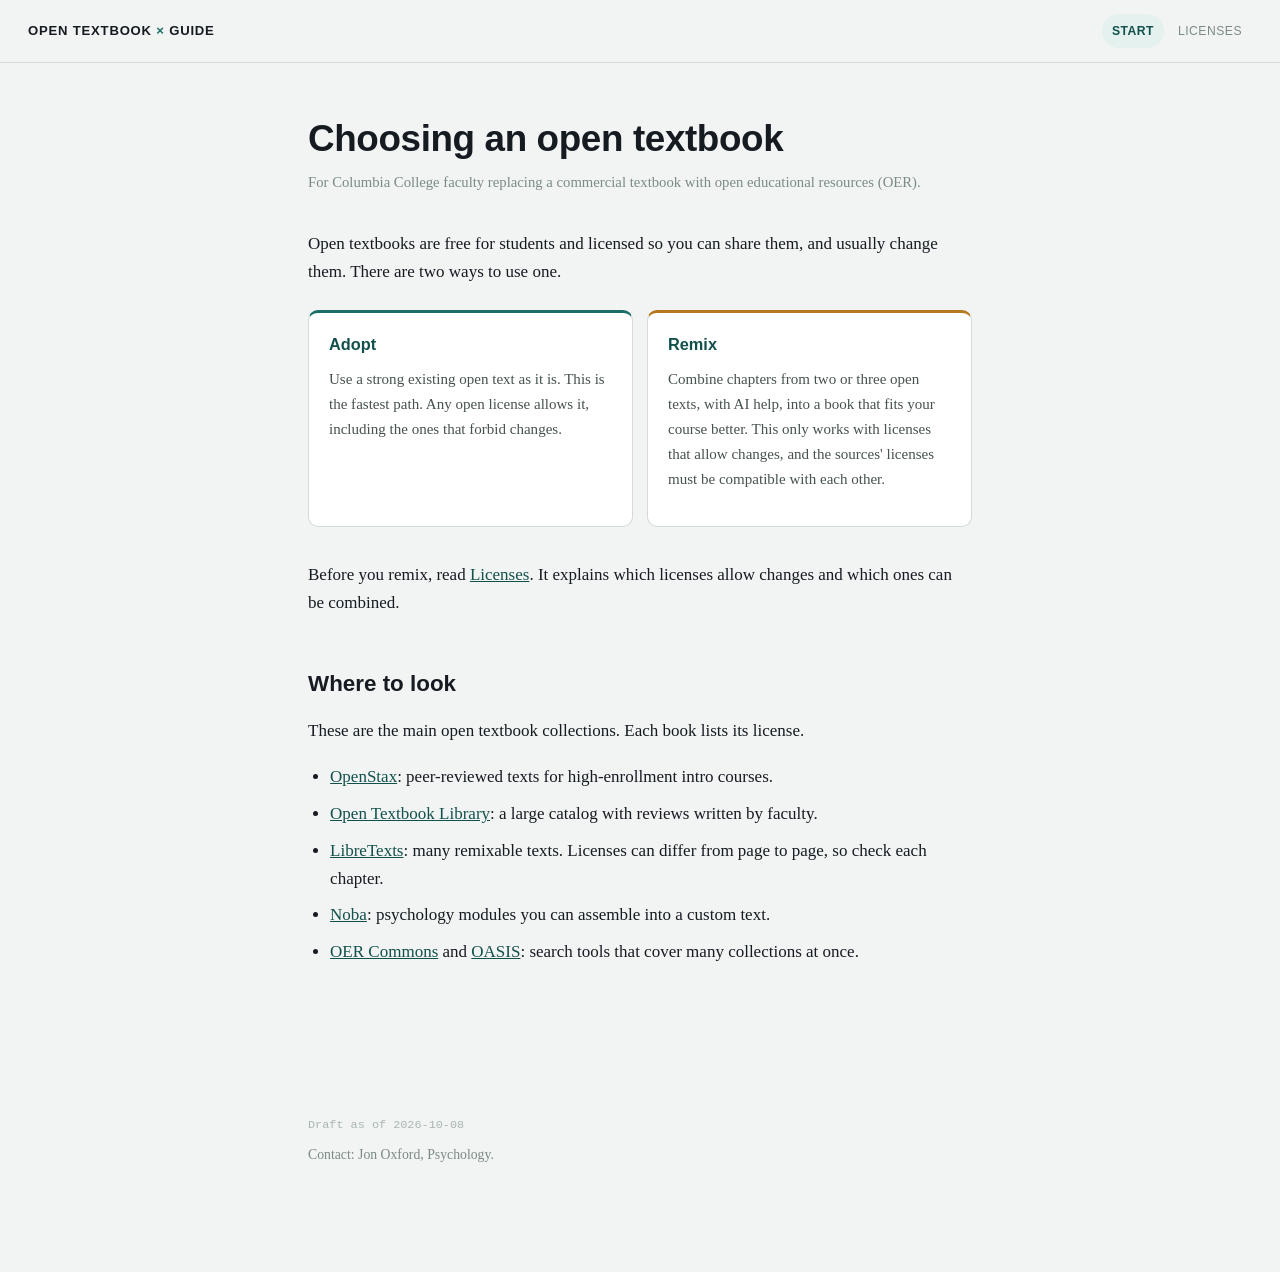
==== index.html @ af6b131f "Start OER guide: logs, start page, licenses page Co-Authored-By: Claude Opus 5.5 <noreply@anthropic." ====
<!doctype html>
<meta charset="utf-8">
<meta name="viewport" content="width=device-width, initial-scale=1">
<title>Open Textbook Guide — Columbia College</title>
<link rel="stylesheet" href="shared.css">

<div class="topbar">
  <a class="mast" href="index.html">Open Textbook <span>×</span> Guide</a>
  <nav class="toc" id="toc">
    <a href="index.html" class="current">Start</a>
    <a href="licenses.html">Licenses</a>
  </nav>
</div>

<div class="page">
  <div class="page-head"><h1 class="page-title">Choosing an open textbook</h1></div>
  <p class="page-sub">For Columbia College faculty replacing a commercial textbook with open educational resources (OER).</p>

  <p>Open textbooks are free for students and licensed so you can share them, and usually change them. There are two ways to use one.</p>

  <div class="paths">
    <div class="path">
      <h3>Adopt</h3>
      <p>Use a strong existing open text as it is. This is the fastest path. Any open license allows it, including the ones that forbid changes.</p>
    </div>
    <div class="path remix">
      <h3>Remix</h3>
      <p>Combine chapters from two or three open texts, with AI help, into a book that fits your course better. This only works with licenses that allow changes, and the sources' licenses must be compatible with each other.</p>
    </div>
  </div>

  <p>Before you remix, read <a href="licenses.html">Licenses</a>. It explains which licenses allow changes and which ones can be combined.</p>

  <h2 class="section-title">Where to look</h2>
  <p>These are the main open textbook collections. Each book lists its license.</p>
  <ul>
    <li><a href="https://openstax.org/subjects">OpenStax</a>: peer-reviewed texts for high-enrollment intro courses.</li>
    <li><a href="https://open.umn.edu/opentextbooks">Open Textbook Library</a>: a large catalog with reviews written by faculty.</li>
    <li><a href="https://libretexts.org">LibreTexts</a>: many remixable texts. Licenses can differ from page to page, so check each chapter.</li>
    <li><a href="https://nobaproject.com">Noba</a>: psychology modules you can assemble into a custom text.</li>
    <li><a href="https://www.oercommons.org">OER Commons</a> and <a href="https://oasis.geneseo.edu">OASIS</a>: search tools that cover many collections at once.</li>
  </ul>
</div>

<footer class="pagefoot">
  <div class="snap">Draft as of 2026-10-08</div>
  <p>Contact: Jon Oxford, Psychology.</p>
</footer>
---- shared.css ----
:root {
  color-scheme: light;
  --bg: #F1F4F3;
  --bg-alt: #E7ECEA;
  --panel: #FFFFFF;
  --ink: #161B22;
  --ink-soft: #46524E;
  --ink-faint: #7C8A85;
  --accent: #1B6E68;
  --accent-strong: #12504B;
  --accent-soft: #E4F1EF;
  --line: #D3DBD8;
  --rule: #A8B6B1;
  --tier1: #4C7EA8; --tier1-soft: #E5EDF3;
  --tier2: #2E8B7A; --tier2-soft: #E1F0EC;
  --tier3: #B4791E; --tier3-soft: #F5EAD7;
  --tier4: #A2502F; --tier4-soft: #F3E2DA;
}
/* Locked to light mode — this site does not follow OS/browser dark-mode preference. */

* { box-sizing: border-box; }
html { scroll-behavior: smooth; }
@media (prefers-reduced-motion: reduce) { html { scroll-behavior: auto; } }
body {
  margin: 0;
  background: var(--bg);
  color: var(--ink);
  font-family: Charter, "Iowan Old Style", Georgia, serif;
  font-size: 17px;
  line-height: 1.65;
}
::selection { background: var(--accent-soft); color: var(--accent-strong); }
.font-mast { font-family: "Futura", "Century Gothic", "Avenir Next", "Segoe UI", sans-serif; }
.font-mono { font-family: ui-monospace, "SF Mono", "Cascadia Mono", Consolas, monospace; }
a { color: var(--accent-strong); }
@media (prefers-color-scheme: dark) { a { color: var(--accent); } }
:root[data-theme="dark"] a { color: var(--accent); }
:root[data-theme="light"] a { color: var(--accent-strong); }

/* Top bar */
.topbar {
  position: sticky; top: 0; z-index: 20;
  display: flex; align-items: center; justify-content: space-between; gap: 16px;
  padding: 14px 28px;
  background: color-mix(in srgb, var(--bg) 88%, transparent);
  backdrop-filter: blur(8px);
  border-bottom: 1px solid var(--line);
}
.mast {
  font-family: "Futura", "Century Gothic", "Avenir Next", "Segoe UI", sans-serif;
  font-weight: 700; font-size: 0.82rem; letter-spacing: 0.06em; text-transform: uppercase;
  white-space: nowrap; text-decoration: none; color: var(--ink);
}
.mast span { color: var(--accent); }
nav.toc {
  display: flex; gap: 4px; overflow-x: auto;
  font-family: "Futura", "Century Gothic", "Avenir Next", "Segoe UI", sans-serif;
}
nav.toc a {
  white-space: nowrap; text-decoration: none; color: var(--ink-faint);
  font-size: 0.76rem; letter-spacing: 0.04em; text-transform: uppercase;
  padding: 7px 10px; border-radius: 100px;
  transition: color 0.15s ease, background-color 0.15s ease;
}
nav.toc a:hover { color: var(--ink); background: var(--bg-alt); }
nav.toc a.current { color: var(--accent-strong); background: var(--accent-soft); font-weight: 700; }
@media (prefers-color-scheme: dark) { nav.toc a.current { color: var(--accent); } }
:root[data-theme="dark"] nav.toc a.current { color: var(--accent); }

.page {
  max-width: 720px; margin: 0 auto; padding: 56px 28px 90px;
}
.page-head { display: flex; align-items: baseline; gap: 14px; margin-bottom: 8px; }
.page-num {
  font-family: ui-monospace, "SF Mono", "Cascadia Mono", Consolas, monospace;
  font-size: 0.82rem; color: var(--accent);
  border: 1px solid var(--line); border-radius: 6px; padding: 2px 7px;
}
h1.page-title {
  font-family: "Futura", "Century Gothic", "Avenir Next", "Segoe UI", sans-serif;
  font-weight: 700; font-size: clamp(1.7rem, 4vw, 2.3rem); line-height: 1.1;
  letter-spacing: -0.01em; margin: 0; text-wrap: balance;
}
.page-sub { color: var(--ink-faint); font-size: 0.92rem; margin: 10px 0 36px; }
h2.section-title {
  font-family: "Futura", "Century Gothic", "Avenir Next", "Segoe UI", sans-serif;
  font-weight: 700; font-size: 1.4rem; margin: 2.2em 0 0.6em; text-wrap: balance;
}
h3 {
  font-family: "Futura", "Century Gothic", "Avenir Next", "Segoe UI", sans-serif;
  font-weight: 700; font-size: 1.02rem; margin: 1.8em 0 0.6em; color: var(--accent-strong);
}
@media (prefers-color-scheme: dark) { h3 { color: var(--accent); } }
:root[data-theme="dark"] h3 { color: var(--accent); }
p { margin: 0 0 1.1em; }
ul, ol { padding-left: 1.3em; margin: 0 0 1.2em; }
li { margin-bottom: 0.5em; }
strong { color: var(--ink); }

.pullquote {
  margin: 1.8em 0; padding: 18px 22px; border-left: 3px solid var(--accent);
  background: var(--accent-soft); border-radius: 0 8px 8px 0; font-style: italic; color: var(--ink);
}
.pullquote cite {
  display: block; margin-top: 10px; font-style: normal;
  font-family: ui-monospace, "SF Mono", "Cascadia Mono", Consolas, monospace;
  font-size: 0.78rem; color: var(--ink-faint);
}

.tablewrap { overflow-x: auto; margin: 1.4em 0; }
table { width: 100%; border-collapse: collapse; font-size: 0.94rem; }
th, td { text-align: left; padding: 10px 12px; border-bottom: 1px solid var(--line); vertical-align: top; }
th {
  font-family: "Futura", "Century Gothic", "Avenir Next", "Segoe UI", sans-serif;
  font-size: 0.7rem; text-transform: uppercase; letter-spacing: 0.05em; color: var(--ink-faint);
}
tr:last-child td { border-bottom: none; }

.notthis { border-collapse: collapse; width: 100%; }
.notthis td { padding: 11px 14px; border-bottom: 1px solid var(--line); }
.notthis td:first-child { color: var(--ink-faint); text-decoration: line-through; text-decoration-color: var(--line); width: 44%; }
.notthis td:last-child { color: var(--ink); font-weight: 600; }

.stepper { display: flex; gap: 12px; margin: 1.8em 0 2.2em; }
.step { flex: 1; border-radius: 10px; padding: 16px 14px; background: var(--step-soft); border: 1px solid var(--line); }
.step .ring { width: 26px; height: 26px; border-radius: 50%; border: 3px solid var(--step-c); margin-bottom: 12px; }
.step .tname { font-family: "Futura", "Century Gothic", "Avenir Next", "Segoe UI", sans-serif; font-weight: 700; font-size: 0.92rem; color: var(--step-c); margin-bottom: 6px; }
.step .tdesc { font-size: 0.82rem; color: var(--ink-soft); line-height: 1.5; }
@media (max-width: 640px) { .stepper { flex-direction: column; } }

.taglist { display: flex; flex-wrap: wrap; gap: 8px; margin: 1.2em 0; }
.tag {
  font-family: ui-monospace, "SF Mono", "Cascadia Mono", Consolas, monospace;
  font-size: 0.76rem; padding: 4px 10px; border-radius: 100px;
  background: var(--bg-alt); border: 1px solid var(--line); color: var(--ink-soft);
}

.glossary dt {
  font-family: "Futura", "Century Gothic", "Avenir Next", "Segoe UI", sans-serif;
  font-weight: 700; font-size: 0.92rem; color: var(--accent-strong); margin-top: 1.1em;
}
@media (prefers-color-scheme: dark) { .glossary dt { color: var(--accent); } }
:root[data-theme="dark"] .glossary dt { color: var(--accent); }
.glossary dd { margin: 3px 0 0; color: var(--ink-soft); }

/* Cards (activities, resources, courses) */
.card-grid { display: grid; grid-template-columns: 1fr; gap: 12px; margin: 1.2em 0 2em; }
.card {
  border: 1px solid var(--line); border-radius: 10px; padding: 16px 18px;
  background: var(--panel);
}
.card h4 {
  font-family: "Futura", "Century Gothic", "Avenir Next", "Segoe UI", sans-serif;
  font-size: 1rem; margin: 0 0 6px;
}
.card .meta { display: flex; flex-wrap: wrap; gap: 6px; margin: 8px 0 4px; }
.card .meta .tag { font-size: 0.7rem; }
.card p { margin: 0.4em 0 0; font-size: 0.92rem; color: var(--ink-soft); }
.card .time { font-family: ui-monospace, "SF Mono", "Cascadia Mono", Consolas, monospace; font-size: 0.76rem; color: var(--ink-faint); }

.filterbar {
  display: flex; flex-wrap: wrap; gap: 8px; margin: 0 0 1.6em;
  font-family: "Futura", "Century Gothic", "Avenir Next", "Segoe UI", sans-serif;
}
.filterbtn {
  border: 1px solid var(--line); background: var(--panel); color: var(--ink-soft);
  border-radius: 100px; padding: 7px 14px; font-size: 0.78rem; cursor: pointer;
  transition: all 0.15s ease; font-family: inherit;
}
.filterbtn:hover { border-color: var(--accent); color: var(--ink); }
.filterbtn.active { background: var(--accent-soft); border-color: var(--accent); color: var(--accent-strong); font-weight: 700; }
@media (prefers-color-scheme: dark) { .filterbtn.active { color: var(--accent); } }
:root[data-theme="dark"] .filterbtn.active { color: var(--accent); }
.card.hidden { display: none; }

.statuspill {
  display: inline-flex; align-items: center; gap: 5px;
  font-family: ui-monospace, "SF Mono", "Cascadia Mono", Consolas, monospace;
  font-size: 0.68rem; font-weight: 700; text-transform: uppercase; letter-spacing: 0.05em;
  padding: 2px 8px; border-radius: 100px;
}
.statuspill.done { background: var(--accent-soft); color: var(--accent-strong); }
@media (prefers-color-scheme: dark) { .statuspill.done { color: var(--accent); } }
:root[data-theme="dark"] .statuspill.done { color: var(--accent); }
.statuspill.progress { background: var(--tier3-soft); color: var(--tier3); }
.statuspill.idea { background: var(--bg-alt); color: var(--ink-faint); border: 1px solid var(--line); }

footer.pagefoot {
  max-width: 720px; margin: 0 auto; padding: 40px 28px 90px;
  color: var(--ink-faint); font-size: 0.86rem;
}
footer.pagefoot .snap {
  font-family: ui-monospace, "SF Mono", "Cascadia Mono", Consolas, monospace;
  font-size: 0.74rem; color: var(--rule); margin-bottom: 8px;
}

/* Competency concept cards + naive/competent comparison */
.concept {
  border: 1px solid var(--line); border-radius: 12px; padding: 20px 22px; margin: 1.2em 0 1.6em;
  background: var(--panel);
}
.concept-num {
  display: inline-flex; align-items: center; justify-content: center;
  width: 26px; height: 26px; border-radius: 50%; background: var(--accent-soft); color: var(--accent-strong);
  font-family: ui-monospace, "SF Mono", "Cascadia Mono", Consolas, monospace; font-weight: 700; font-size: 0.82rem;
  margin-right: 8px;
}
@media (prefers-color-scheme: dark) { .concept-num { color: var(--accent); } }
.concept h3 { margin-top: 0; display: inline; font-size: 1.08rem; }
details.disclosure {
  margin-top: 14px; border-top: 1px solid var(--line); padding-top: 10px;
}
details.disclosure summary {
  cursor: pointer; font-family: "Futura", "Century Gothic", "Avenir Next", "Segoe UI", sans-serif;
  font-size: 0.82rem; font-weight: 700; color: var(--ink-soft); text-transform: uppercase; letter-spacing: 0.03em;
}
.naive-competent { display: grid; grid-template-columns: 1fr 1fr; gap: 14px; margin-top: 12px; }
@media (max-width: 640px) { .naive-competent { grid-template-columns: 1fr; } }
.nc-block { border-radius: 8px; padding: 12px 14px; font-size: 0.9rem; }
.nc-block.naive { background: var(--tier4-soft); }
.nc-block.competent { background: var(--tier2-soft); }
.nc-block .nc-label {
  font-family: "Futura", "Century Gothic", "Avenir Next", "Segoe UI", sans-serif;
  font-weight: 700; font-size: 0.72rem; text-transform: uppercase; letter-spacing: 0.04em; margin-bottom: 6px; display: block;
}
.nc-block.naive .nc-label { color: var(--tier4); }
.nc-block.competent .nc-label { color: var(--tier2); }

.probe-list { counter-reset: probe; list-style: none; padding-left: 0; }
.probe-list li {
  counter-increment: probe; padding: 10px 0 10px 34px; position: relative; border-bottom: 1px solid var(--line);
}
.probe-list li:last-child { border-bottom: none; }
.probe-list li::before {
  content: counter(probe); position: absolute; left: 0; top: 10px;
  width: 22px; height: 22px; border-radius: 50%; background: var(--bg-alt); border: 1px solid var(--line);
  display: flex; align-items: center; justify-content: center;
  font-family: ui-monospace, "SF Mono", "Cascadia Mono", Consolas, monospace; font-size: 0.74rem; color: var(--ink-soft);
}

/* OER site: two-path choice cards and license compatibility grid */
.paths { display: grid; grid-template-columns: 1fr 1fr; gap: 14px; margin: 1.4em 0 2em; }
@media (max-width: 640px) { .paths { grid-template-columns: 1fr; } }
.path { border: 1px solid var(--line); border-top: 3px solid var(--accent); border-radius: 10px; padding: 18px 20px; background: var(--panel); }
.path.remix { border-top-color: var(--tier3); }
.path h3 { margin-top: 0; }
.path p { font-size: 0.94rem; color: var(--ink-soft); }
.yes { color: var(--tier2); font-weight: 700; }
.no { color: var(--tier4); font-weight: 700; }
.compat td, .compat th { text-align: center; }
.compat td:first-child, .compat th:first-child { text-align: left; }
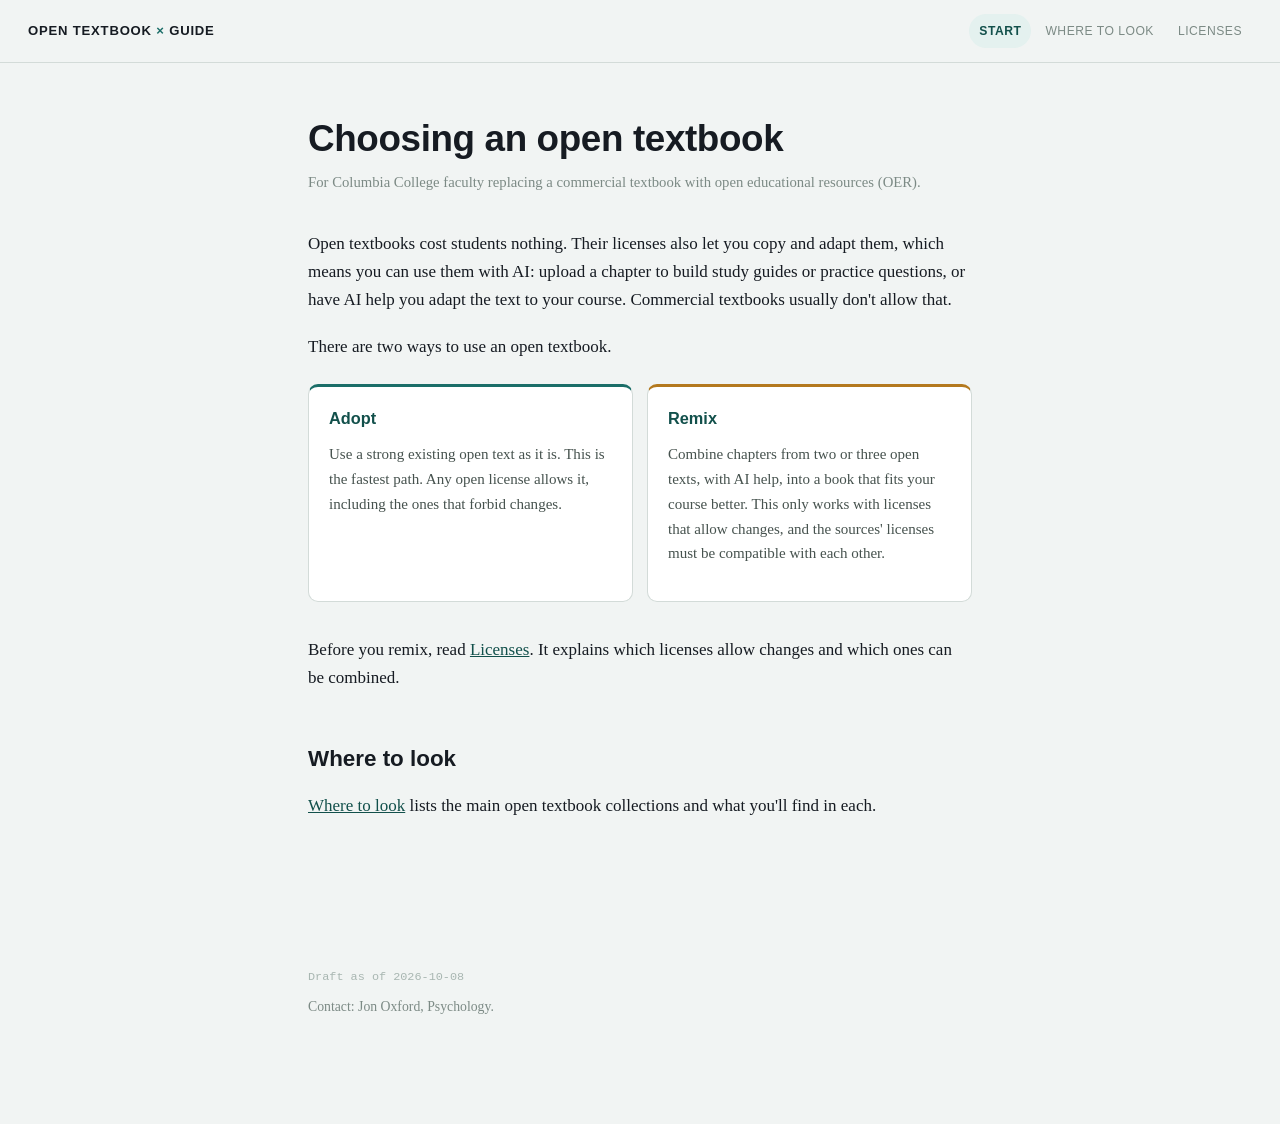
==== commit 381e0c8b: "Add Where to look page; reframe start page around cost and AI use Co-Authored-By: Claude Opus 5.5 <n" ====
--- a/index.html
+++ b/index.html
@@ -8,6 +8,7 @@
   <a class="mast" href="index.html">Open Textbook <span>×</span> Guide</a>
   <nav class="toc" id="toc">
     <a href="index.html" class="current">Start</a>
+    <a href="repositories.html">Where to look</a>
     <a href="licenses.html">Licenses</a>
   </nav>
 </div>
@@ -16,7 +17,8 @@
   <div class="page-head"><h1 class="page-title">Choosing an open textbook</h1></div>
   <p class="page-sub">For Columbia College faculty replacing a commercial textbook with open educational resources (OER).</p>
 
-  <p>Open textbooks are free for students and licensed so you can share them, and usually change them. There are two ways to use one.</p>
+  <p>Open textbooks cost students nothing. Their licenses also let you copy and adapt them, which means you can use them with AI: upload a chapter to build study guides or practice questions, or have AI help you adapt the text to your course. Commercial textbooks usually don't allow that.</p>
+  <p>There are two ways to use an open textbook.</p>
 
   <div class="paths">
     <div class="path">
@@ -32,14 +34,7 @@
   <p>Before you remix, read <a href="licenses.html">Licenses</a>. It explains which licenses allow changes and which ones can be combined.</p>
 
   <h2 class="section-title">Where to look</h2>
-  <p>These are the main open textbook collections. Each book lists its license.</p>
-  <ul>
-    <li><a href="https://openstax.org/subjects">OpenStax</a>: peer-reviewed texts for high-enrollment intro courses.</li>
-    <li><a href="https://open.umn.edu/opentextbooks">Open Textbook Library</a>: a large catalog with reviews written by faculty.</li>
-    <li><a href="https://libretexts.org">LibreTexts</a>: many remixable texts. Licenses can differ from page to page, so check each chapter.</li>
-    <li><a href="https://nobaproject.com">Noba</a>: psychology modules you can assemble into a custom text.</li>
-    <li><a href="https://www.oercommons.org">OER Commons</a> and <a href="https://oasis.geneseo.edu">OASIS</a>: search tools that cover many collections at once.</li>
-  </ul>
+  <p><a href="repositories.html">Where to look</a> lists the main open textbook collections and what you'll find in each.</p>
 </div>
 
 <footer class="pagefoot">
